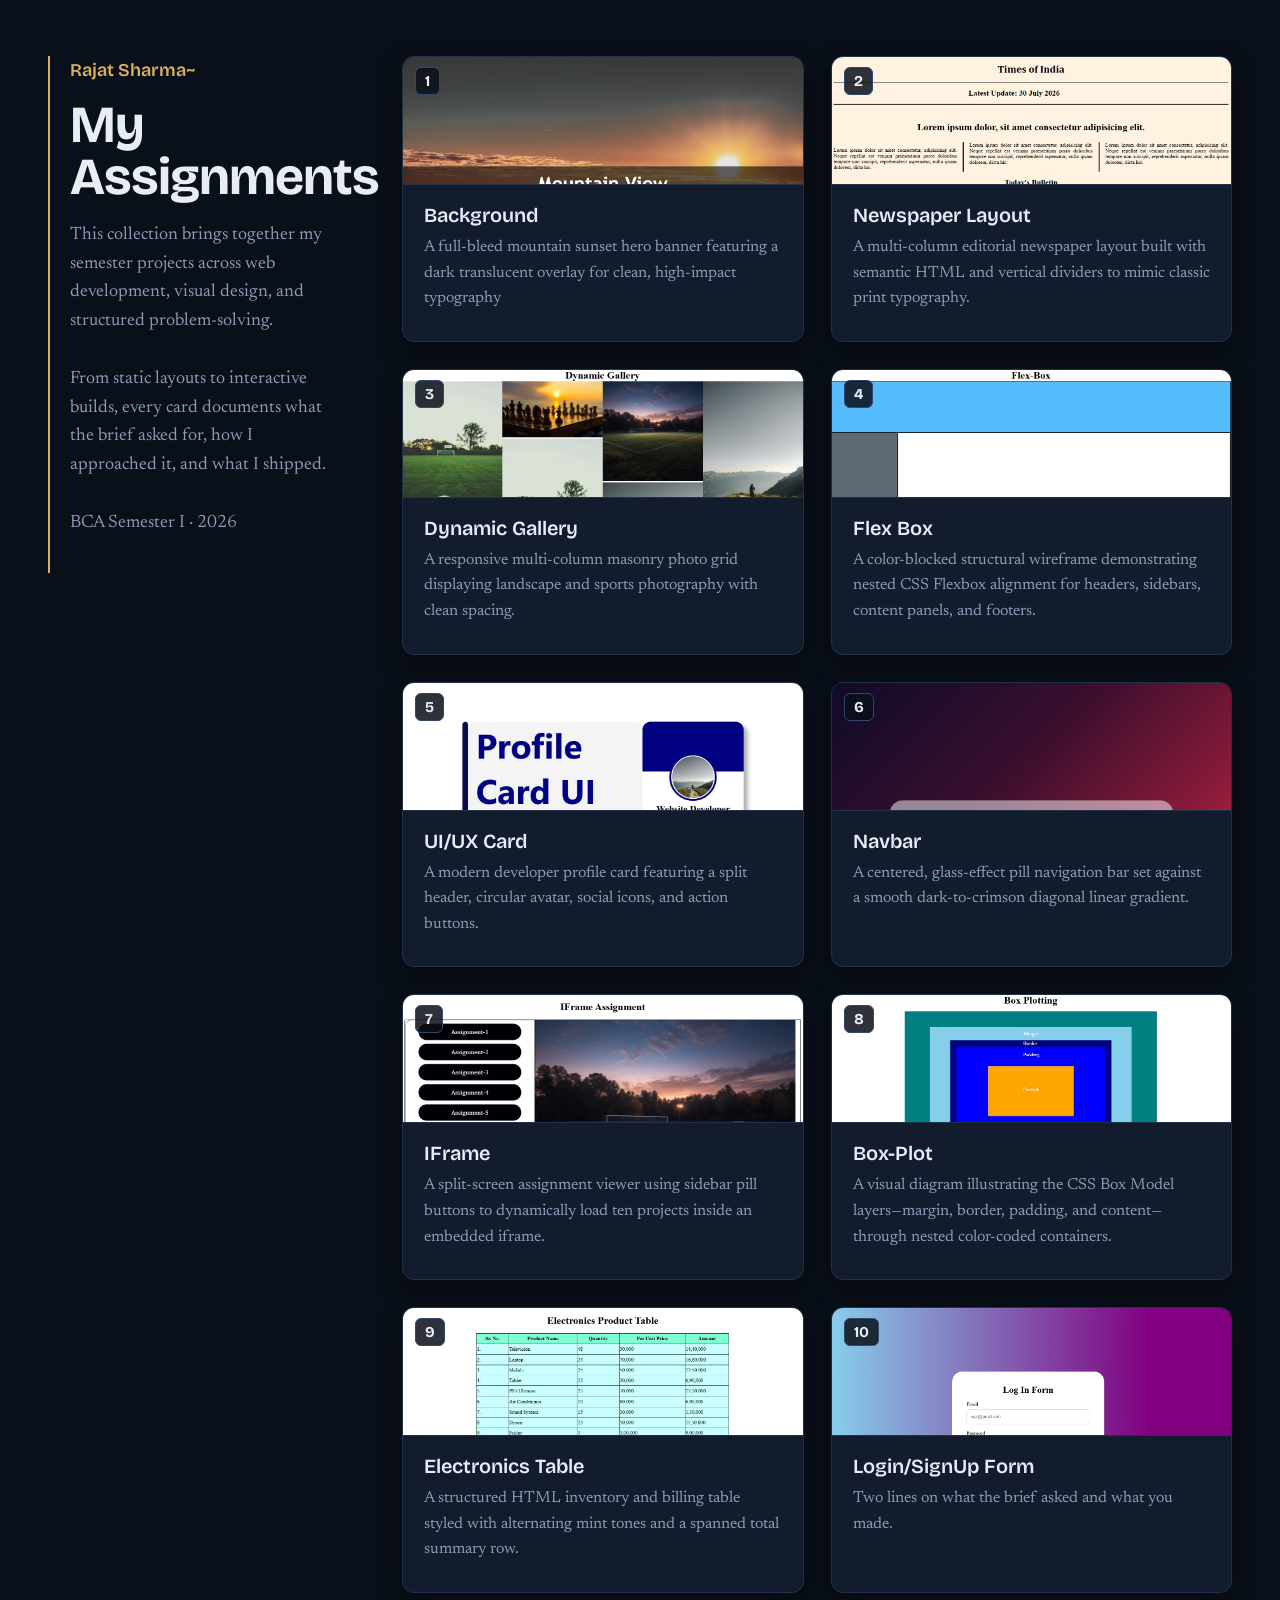
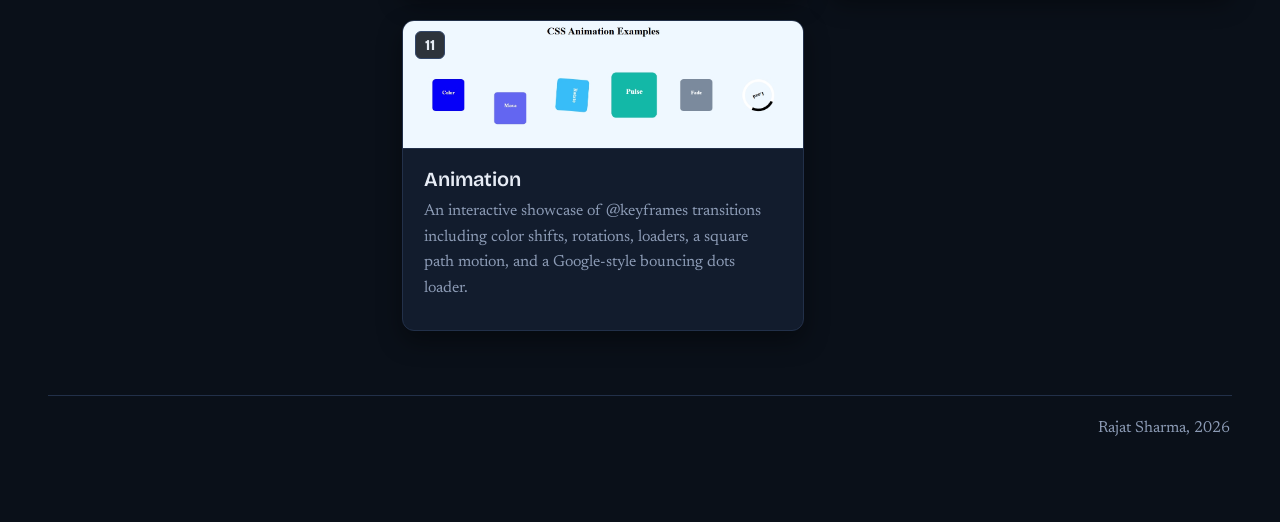
==== index.html @ ea3ebce9 "Add files via upload" ====
<!DOCTYPE html>
<html lang="en">
<head>
<meta charset="utf-8">
<meta name="viewport" content="width=device-width, initial-scale=1, viewport-fit=cover">
<title>My Assignments</title>
<link rel="preconnect" href="https://fonts.googleapis.com">
<link href="https://fonts.googleapis.com/css2?family=Bricolage+Grotesque:wght@500;700;800&family=Newsreader:ital,wght@0,400;0,500;1,400&display=swap" rel="stylesheet">
<link rel="stylesheet" href="style.css">
</head>
<body>
<div class="wrap">
  <aside>
    <span class="who">Rajat Sharma~</span>
    <h1>My Assignments</h1>
    <p class="intro">This collection brings together my semester projects across web development, visual design, and structured problem-solving.
    <br>
    <br>
    From static layouts to interactive builds, every card documents what the brief asked for, how I approached it, and what I shipped.
    <br>
    <br>
    BCA Semester I · 2026</p>
  </aside>

  <main class="grid">
    <a class="card" href="background-main/index.html">
        <div class="thumb">
            <img src="images/1.jpeg" alt="Screenshot of assignment 1">
            <span class="no">1</span>
        </div>
        <div class="body">
            <h2>Background</h2>
            <p>A full-bleed mountain sunset hero banner featuring a dark translucent overlay for clean, high-impact typography</p>
            <span class="more">Open the project</span>
        </div>
    </a>
    <a class="card" href="newspaper-main/index.html">
        <div class="thumb">
            <img src="images/2.jpeg" alt="Screenshot of assignment 2">
            <span class="no">2</span>
        </div>
        <div class="body">
            <h2>Newspaper Layout</h2>
            <p>A multi-column editorial newspaper layout built with semantic HTML and vertical dividers to mimic classic print typography.</p>
            <span class="more">Open the project</span>
        </div>
    </a>
    <a class="card" href="dynamic-gallery-main/index.html">
        <div class="thumb">
            <img src="images/3.jpeg" alt="Screenshot of assignment 3">
            <span class="no">3</span>
        </div>
        <div class="body">
            <h2>Dynamic Gallery</h2>
            <p>A responsive multi-column masonry photo grid displaying landscape and sports photography with clean spacing.</p>
            <span class="more">Open the project</span>
        </div>
    </a>
    <a class="card" href="flex-box-main/index.html">
        <div class="thumb">
            <img src="images/4.jpeg" alt="Screenshot of assignment 4">
            <span class="no">4</span>
        </div>
        <div class="body">
            <h2>Flex Box</h2>
            <p>A color-blocked structural wireframe demonstrating nested CSS Flexbox alignment for headers, sidebars, content panels, and footers.</p>
            <span class="more">Open the project</span>
        </div>
    </a>
    <a class="card" href="ui-card-main/index.html">
        <div class="thumb">
            <img src="images/5.jpeg" alt="Screenshot of assignment 5">
            <span class="no">5</span>
        </div>
        <div class="body">
            <h2>UI/UX Card</h2>
            <p>A modern developer profile card featuring a split header, circular avatar, social icons, and action buttons.</p>
            <span class="more">Open the project</span>
        </div>
    </a>
    <a class="card" href="navbar-main/index.html">
        <div class="thumb">
            <img src="images/6.jpeg" alt="Screenshot of assignment 6">
            <span class="no">6</span>
        </div>
        <div class="body">
            <h2>Navbar</h2>
            <p>A centered, glass-effect pill navigation bar set against a smooth dark-to-crimson diagonal linear gradient.</p>
            <span class="more">Open the project</span>
        </div>
    </a>
    <a class="card" href="iframe-main/index.html">
        <div class="thumb">
            <img src="images/7.jpeg" alt="Screenshot of assignment 7">
            <span class="no">7</span>
        </div>
        <div class="body">
            <h2>IFrame</h2>
            <p>A split-screen assignment viewer using sidebar pill buttons to dynamically load ten projects inside an embedded iframe.</p>
            <span class="more">Open the project</span>
        </div>
    </a>
    <a class="card" href="box-plot-main/index.html">
        <div class="thumb">
            <img src="images/8.jpeg" alt="Screenshot of assignment 8">
            <span class="no">8</span>
        </div>
        <div class="body">
            <h2>Box-Plot</h2>
            <p>A visual diagram illustrating the CSS Box Model layers—margin, border, padding, and content—through nested color-coded containers.</p>
            <span class="more">Open the project</span>
        </div>
    </a>
    <a class="card" href="table-main/index.html">
        <div class="thumb">
            <img src="images/9.jpeg" alt="Screenshot of assignment 9">
            <span class="no">9</span>
        </div>
        <div class="body">
            <h2>Electronics Table</h2>
            <p>A structured HTML inventory and billing table styled with alternating mint tones and a spanned total summary row.</p>
            <span class="more">Open the project</span>
        </div>
    </a>
    <a class="card" href="login-main/index.html">
        <div class="thumb">
            <img src="images/10.jpeg" alt="Screenshot of assignment 10">
            <span class="no">10</span>
        </div>
        <div class="body">
            <h2>Login/SignUp Form</h2>
            <p>Two lines on what the brief asked and what you made.</p>
            <span class="more">Open the project</span>
        </div>
    </a>
    <a class="card" href="animation-main/index.html">
        <div class="thumb">
            <img src="images/11.jpeg" alt="Screenshot of assignment 11">
            <span class="no">11</span>
        </div>
        <div class="body">
            <h2>Animation</h2>
            <p>An interactive showcase of @keyframes transitions including color shifts, rotations, loaders, a square path motion, and a Google-style bouncing dots loader.</p>
            <span class="more">Open the project</span>
        </div>
    </a>
  </main>

  <footer>Rajat Sharma, 2026</footer>
</div>
</body>
</html>
---- style.css ----
/* ---------- Colours and fonts ---------- */
:root {
  --background: #0a1019;
  --sidebar-bg: #0f1724;
  --card-bg: #121c2d;
  --border: #223049;
  --border-light: #33476a;
  --text-main: #e7ecf5;
  --text-muted: #8c9bb5;
  --blue: #5b8def;
  --gold: #d9b25e;

  --heading-font: "Bricolage Grotesque", "Trebuchet MS", sans-serif;
  --body-font: "Newsreader", Georgia, serif;
}

/* ---------- Basics ---------- */
* {
  box-sizing: border-box;
}

body {
  margin: 0;
  background: var(--background);
  color: var(--text-main);
  font-family: var(--body-font);
  font-size: 18px;
  line-height: 1.6;
}

/* ---------- Page layout ----------*/
.wrap {
  display: grid;
  grid-template-columns: 290px 1fr;
  gap: 64px;
  max-width: 1240px;
  margin: 0 auto;
  padding: 56px 28px 80px;
}

/* ---------- Left side ---------- */
aside {
  position: sticky;
  top: 40px;
  align-self: start;
  padding-left: 20px;
  border-left: 2px solid var(--gold);
}

.who {
  display: block;
  margin-bottom: 14px;
  color: var(--gold);
  font-family: var(--heading-font);
  font-weight: 600;
}

h1 {
  margin: 0 0 18px;
  font-family: var(--heading-font);
  font-size: 52px;
  line-height: 1;
  letter-spacing: -1px;
}

.intro {
  max-width: 30ch;
  margin: 0 0 35px;
  color: var(--text-muted);
}

/* ---------- Right side ---------- */
.grid {
  display: grid;
  grid-template-columns: repeat(auto-fill, minmax(270px, 1fr));
  gap: 27px;
  align-content: start;
}

.card {
  display: flex;
  flex-direction: column;
  overflow: hidden;
  background: var(--card-bg);
  border: 1px solid var(--border);
  border-radius: 12px;
  box-shadow: 0 10px 24px rgba(0, 0, 0, 0.4);
  color: inherit;
  text-decoration: none;
  transition: 0.25s;
}

/* Hover */
.card:hover,
.card:focus-visible {
  transform: translateY(-6px);
  border-color: var(--blue);
  box-shadow: 0 22px 44px rgba(0, 0, 0, 0.6);
  outline: none;
}

/* ---------- Top picture of each card ---------- */
.thumb {
  position: relative;
  aspect-ratio: 16 / 10; 
  height: 128px;
  overflow: hidden;
  background: #0d1626;
  border-bottom: 1px solid var(--border);
}
.thumb img {
  display: block;
  width: 100%;
  height: 100%;
  object-fit: cover;
  object-position: top center;
}
.card:hover .thumb img {
  transform: scale(1.06);
}
/* Assignment number */
.no {
  position: absolute;
  left: 12px;
  top: 10px;
  z-index: 2;
  padding: 1px 9px;
  background: rgba(10, 16, 25, 0.85);
  border: 1px solid var(--border-light);
  border-radius: 6px;
  font-family: var(--heading-font);
  font-size: 15px;
  font-weight: 700;
}

/* ---------- Text part ---------- */
.body {
  display: flex;
  flex-direction: column;
  flex: 1;
  gap: 8px;
  padding: 18px 21px 21px;
}

h2 {
  margin: 0;
  font-family: var(--heading-font);
  font-size: 20px;
  font-weight: 600;
  line-height: 1.2;
}

.body p {
  margin: 0;
  color: var(--text-muted);
  font-size: 16px;
}

/* Hidden until you hover over the card */
.more {
  max-height: 0;
  overflow: hidden;
  opacity: 0;
  color: var(--blue);
  font-family: var(--heading-font);
  font-size: 15px;
  font-weight: 600;
  transition: 0.3s;
}

.card:hover .more,
.card:focus-visible .more {
  max-height: 48px;
  opacity: 1;
}

/* Category label at the bottom, with a small coloured dot */
.tag {
  display: flex;
  align-items: center;
  gap: 8px;
  margin-top: auto;
  padding-top: 11px;
  color: var(--text-muted);
  font-family: var(--heading-font);
  font-size: 14px;
  font-weight: 600;
}

.tag i {
  width: 9px;
  height: 9px;
  background: var(--gold);
  border-radius: 50%;
}

[data-t="code"] .tag i {
  background: var(--blue);
}

[data-t="code"] .tag i {
  background: var(--text-muted);
}

/* ---------- Footer ---------- */
footer {
  grid-column: 1 / -1;
  display: flex;
  justify-content: space-between;
  flex-wrap: wrap;
  gap: 8px;
  padding-top: 20px;
  border-top: 1px solid var(--border);
  color: var(--text-muted);
  font-size: 16px;
  padding-left: 1050px;
}
/* ---------- Media query ----------*/
@media (max-width: 860px) {
  .wrap {
    grid-template-columns: 1fr;
    gap: 35px;
    padding: 32px 19px 64px;
  }

  aside {
    position: static;
  }
}
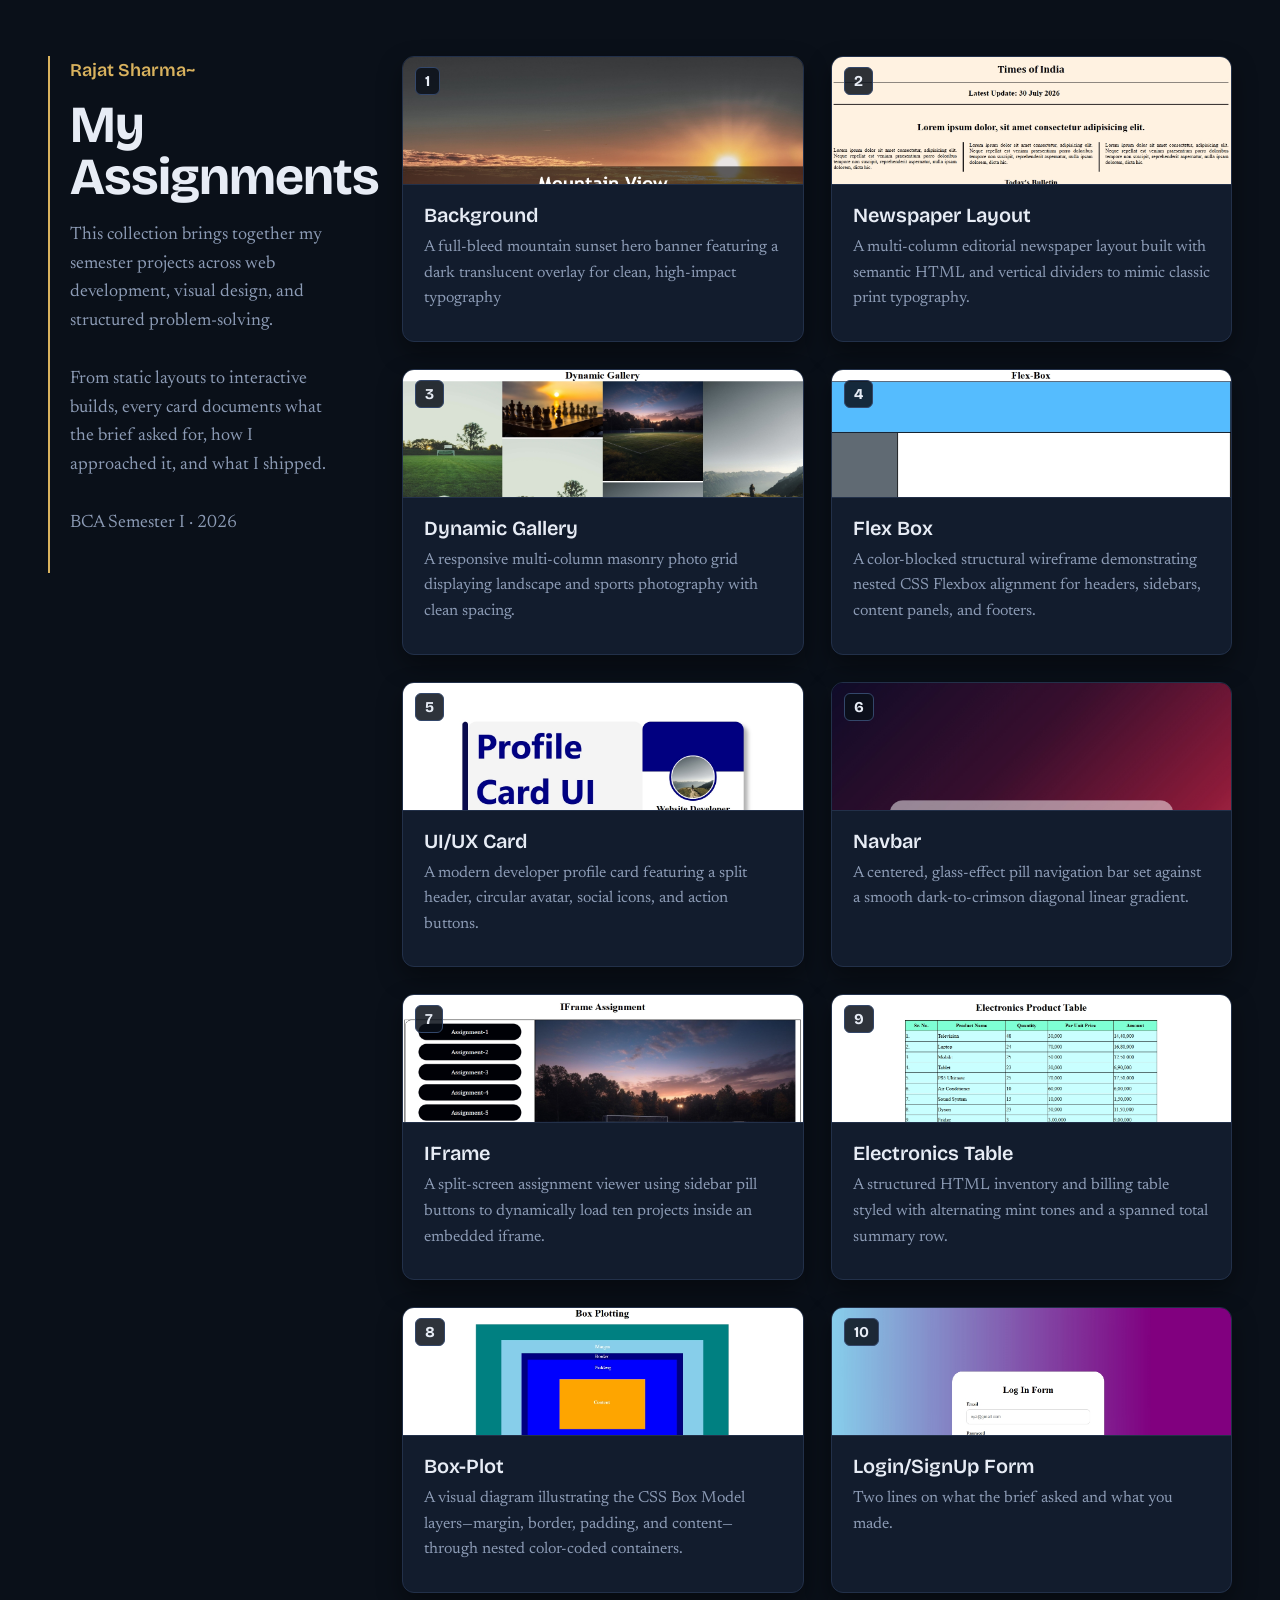
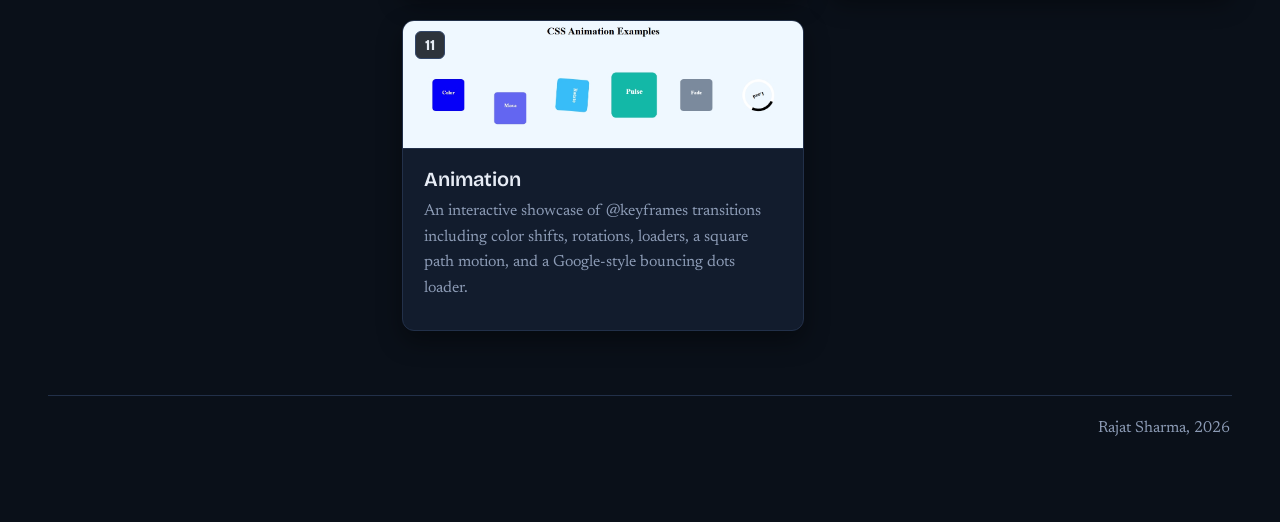
==== commit a90a7bf3: "Fix HTML encoding issues in index.html" ====
--- a/index.html
+++ b/index.html
@@ -45,7 +45,7 @@
             <span class="more">Open the project</span>
         </div>
     </a>
-    <a class="card" href="dynamic-gallery-main/index.html">
+    <a class="card" href="Dynamic-Gallery-main/index.html">
         <div class="thumb">
             <img src="images/3.jpeg" alt="Screenshot of assignment 3">
             <span class="no">3</span>
@@ -67,7 +67,7 @@
             <span class="more">Open the project</span>
         </div>
     </a>
-    <a class="card" href="ui-card-main/index.html">
+    <a class="card" href="UI-Card-main/index.html">
         <div class="thumb">
             <img src="images/5.jpeg" alt="Screenshot of assignment 5">
             <span class="no">5</span>
@@ -78,7 +78,7 @@
             <span class="more">Open the project</span>
         </div>
     </a>
-    <a class="card" href="navbar-main/index.html">
+    <a class="card" href="Navbar-main/index.html">
         <div class="thumb">
             <img src="images/6.jpeg" alt="Screenshot of assignment 6">
             <span class="no">6</span>
@@ -89,7 +89,7 @@
             <span class="more">Open the project</span>
         </div>
     </a>
-    <a class="card" href="iframe-main/index.html">
+    <a class="card" href="IFrame-main/index.html">
         <div class="thumb">
             <img src="images/7.jpeg" alt="Screenshot of assignment 7">
             <span class="no">7</span>
@@ -100,7 +100,18 @@
             <span class="more">Open the project</span>
         </div>
     </a>
-    <a class="card" href="box-plot-main/index.html">
+    <a class="card" href="Table-main/index.html">
+        <div class="thumb">
+            <img src="images/9.jpeg" alt="Screenshot of assignment 9">
+            <span class="no">9</span>
+        </div>
+        <div class="body">
+            <h2>Electronics Table</h2>
+            <p>A structured HTML inventory and billing table styled with alternating mint tones and a spanned total summary row.</p>
+            <span class="more">Open the project</span>
+        </div>
+    </a>
+    <a class="card" href="Box-Plot-main/index.html">
         <div class="thumb">
             <img src="images/8.jpeg" alt="Screenshot of assignment 8">
             <span class="no">8</span>
@@ -111,18 +122,7 @@
             <span class="more">Open the project</span>
         </div>
     </a>
-    <a class="card" href="table-main/index.html">
-        <div class="thumb">
-            <img src="images/9.jpeg" alt="Screenshot of assignment 9">
-            <span class="no">9</span>
-        </div>
-        <div class="body">
-            <h2>Electronics Table</h2>
-            <p>A structured HTML inventory and billing table styled with alternating mint tones and a spanned total summary row.</p>
-            <span class="more">Open the project</span>
-        </div>
-    </a>
-    <a class="card" href="login-main/index.html">
+    <a class="card" href="Login-main/index.html">
         <div class="thumb">
             <img src="images/10.jpeg" alt="Screenshot of assignment 10">
             <span class="no">10</span>
@@ -133,7 +133,7 @@
             <span class="more">Open the project</span>
         </div>
     </a>
-    <a class="card" href="animation-main/index.html">
+    <a class="card" href="Animation-main/index.html">
         <div class="thumb">
             <img src="images/11.jpeg" alt="Screenshot of assignment 11">
             <span class="no">11</span>
@@ -149,4 +149,4 @@
   <footer>Rajat Sharma, 2026</footer>
 </div>
 </body>
-</html>+</html>
